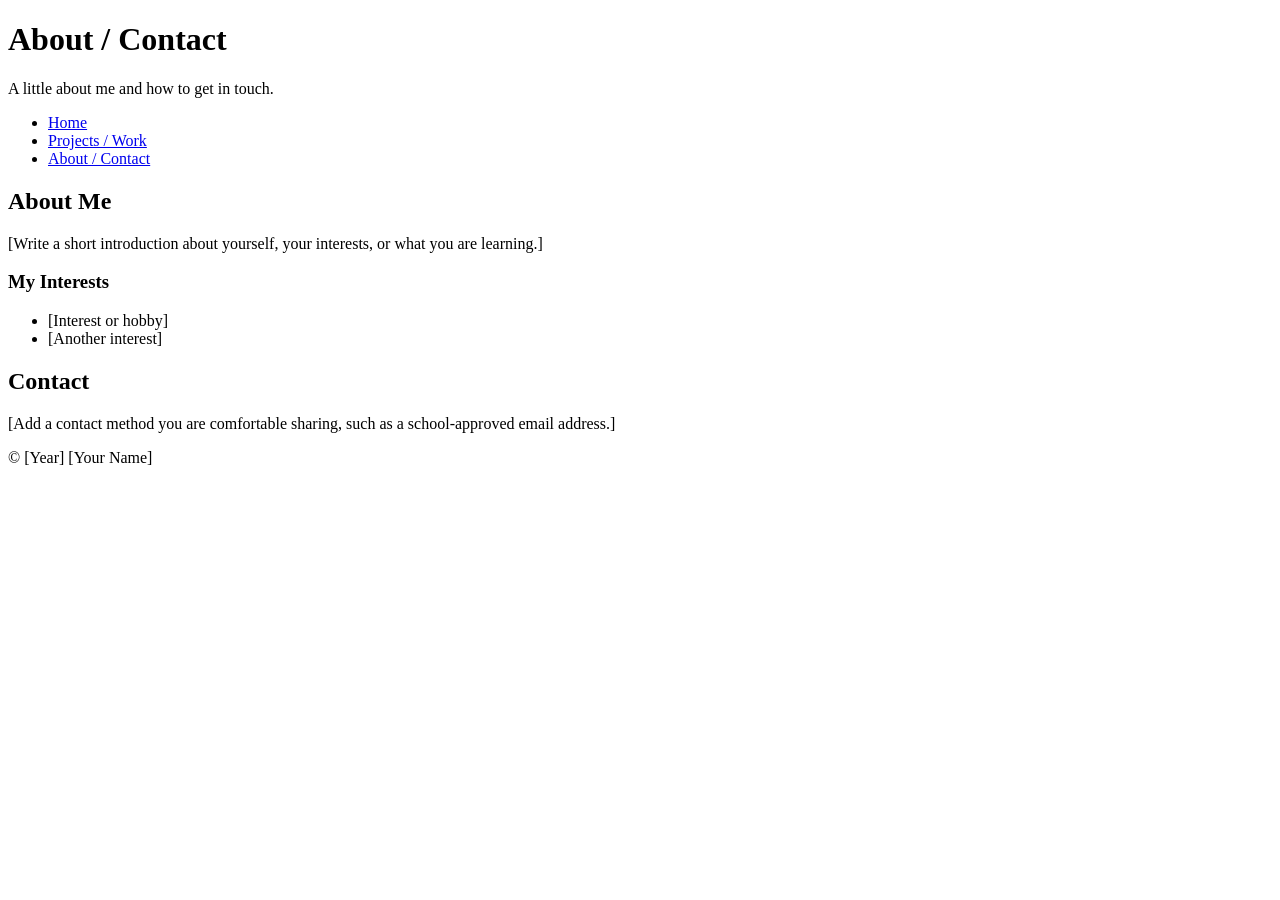
==== about.html @ 7b672d8d "Create about.html" ====
<!DOCTYPE html>
<html lang="en">
<head>
  <meta charset="UTF-8">
  <meta name="viewport" content="width=device-width, initial-scale=1.0">
  <title>About / Contact | My Portfolio</title>
</head>
<body>
  <header>
    <h1>About / Contact</h1>
    <p>A little about me and how to get in touch.</p>
    <nav aria-label="Main navigation">
      <ul>
        <li><a href="index.html">Home</a></li>
        <li><a href="projects.html">Projects / Work</a></li>
        <li><a href="about.html" aria-current="page">About / Contact</a></li>
      </ul>
    </nav>
  </header>
  <main>
    <section>
      <h2>About Me</h2>
      <p>[Write a short introduction about yourself, your interests, or what you are learning.]</p>
      <h3>My Interests</h3>
      <ul>
        <li>[Interest or hobby]</li>
        <li>[Another interest]</li>
      </ul>
    </section>
    <section>
      <h2>Contact</h2>
      <p>[Add a contact method you are comfortable sharing, such as a school-approved email address.]</p>
    </section>
  </main>
  <footer>
    <p>© [Year] [Your Name]</p>
  </footer>
</body>
</html>
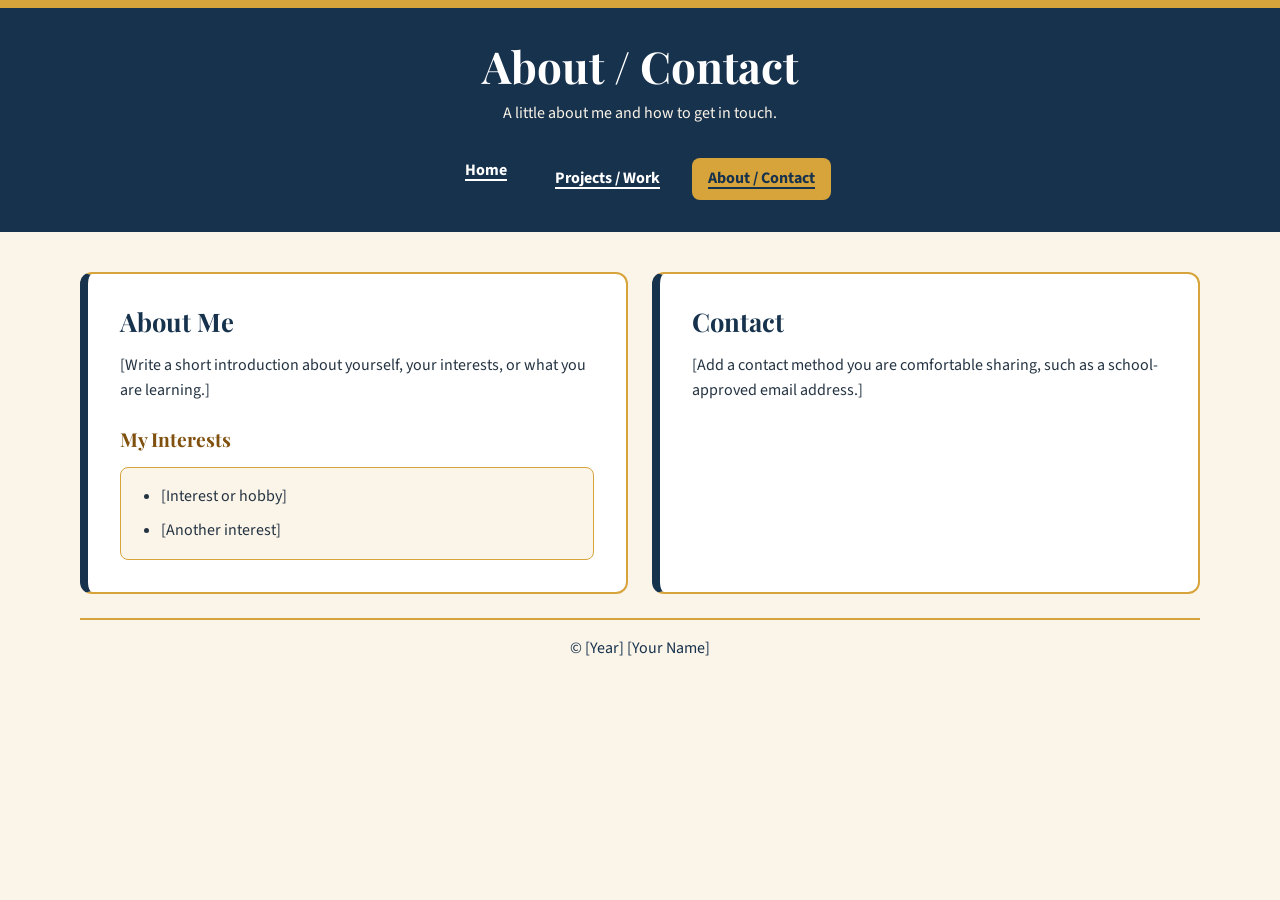
==== commit 2f33be8f: "Add responsive styling to about page" ====
--- a/about.html
+++ b/about.html
@@ -3,37 +3,26 @@
 <head>
   <meta charset="UTF-8">
   <meta name="viewport" content="width=device-width, initial-scale=1.0">
+  <meta name="description" content="About me and how to get in touch.">
   <title>About / Contact | My Portfolio</title>
+  <link rel="preconnect" href="https://fonts.googleapis.com"><link rel="preconnect" href="https://fonts.gstatic.com" crossorigin>
+  <link href="https://fonts.googleapis.com/css2?family=Playfair+Display:wght@600;700&family=Source+Sans+3:wght@400;600;700&display=swap" rel="stylesheet">
+  <link rel="stylesheet" href="styles.css">
 </head>
 <body>
-  <header>
-    <h1>About / Contact</h1>
-    <p>A little about me and how to get in touch.</p>
-    <nav aria-label="Main navigation">
-      <ul>
-        <li><a href="index.html">Home</a></li>
-        <li><a href="projects.html">Projects / Work</a></li>
-        <li><a href="about.html" aria-current="page">About / Contact</a></li>
-      </ul>
-    </nav>
-  </header>
-  <main>
-    <section>
-      <h2>About Me</h2>
+  <header id="page-header"><div class="site-header">
+    <h1>About / Contact</h1><p>A little about me and how to get in touch.</p>
+    <nav aria-label="Main navigation"><ul class="nav-list">
+      <li><a href="index.html">Home</a></li><li><a href="projects.html">Projects / Work</a></li><li><a href="about.html" aria-current="page">About / Contact</a></li>
+    </ul></nav>
+  </div></header>
+  <main class="page-content">
+    <section class="content-section"><h2>About Me</h2>
       <p>[Write a short introduction about yourself, your interests, or what you are learning.]</p>
-      <h3>My Interests</h3>
-      <ul>
-        <li>[Interest or hobby]</li>
-        <li>[Another interest]</li>
-      </ul>
+      <h3>My Interests</h3><ul class="interest-list"><li>[Interest or hobby]</li><li>[Another interest]</li></ul>
     </section>
-    <section>
-      <h2>Contact</h2>
-      <p>[Add a contact method you are comfortable sharing, such as a school-approved email address.]</p>
-    </section>
+    <section class="content-section"><h2>Contact</h2><p>[Add a contact method you are comfortable sharing, such as a school-approved email address.]</p></section>
   </main>
-  <footer>
-    <p>© [Year] [Your Name]</p>
-  </footer>
+  <footer class="site-footer"><p>© [Year] [Your Name]</p></footer>
 </body>
 </html>
--- a/styles.css
+++ b/styles.css
@@ -0,0 +1,55 @@
+/* Palette: navy, warm gold, cream, and white. Spacing uses 8px steps. */
+:root {
+  --navy: #17324d;
+  --gold: #d7a43b;
+  --cream: #fbf4e8;
+  --white: #ffffff;
+  --ink: #243342;
+  --space-1: 8px;
+  --space-2: 16px;
+  --space-3: 24px;
+  --space-4: 32px;
+  --space-5: 40px;
+  --space-6: 48px;
+}
+* { box-sizing: border-box; }
+html { min-width: 320px; }
+body { margin: 0; border-top: var(--space-1) solid var(--gold); background: var(--cream); color: var(--ink); font-family: "Source Sans 3", Arial, sans-serif; font-size: 1rem; line-height: 1.6; }
+#page-header { padding: var(--space-3) var(--space-2); background: var(--navy); color: var(--cream); text-align: center; }
+.site-header { max-width: 1120px; margin: 0 auto; }
+h1, h2, h3 { color: var(--navy); font-family: "Playfair Display", Georgia, serif; line-height: 1.2; }
+#page-header h1 { margin: 0 0 var(--space-1); color: var(--white); font-size: clamp(1.75rem, 6vw, 2.75rem); }
+#page-header p { margin: 0 0 var(--space-3); }
+nav ul { display: flex; flex-wrap: wrap; justify-content: center; gap: var(--space-1) var(--space-2); margin: 0; padding: 0; list-style: none; }
+nav a { display: inline-block; padding: var(--space-1) var(--space-2); border-radius: 8px; color: var(--white); font-weight: 700; text-decoration-thickness: 2px; text-underline-offset: 4px; }
+nav a:hover, nav a:focus-visible, nav a[aria-current="page"] { background: var(--gold); color: var(--navy); }
+.page-content { display: grid; grid-template-columns: minmax(0, 1fr); gap: var(--space-2); width: min(100% - var(--space-4), 1120px); margin: var(--space-3) auto; }
+.content-section { min-width: 0; padding: var(--space-3); border: 2px solid var(--gold); border-left: var(--space-1) solid var(--navy); border-radius: 12px; background: var(--white); }
+h2 { margin: 0 0 var(--space-2); font-size: 1.6rem; }
+h3 { margin: var(--space-3) 0 var(--space-1); color: #80500e; font-size: 1.2rem; }
+.content-section > :last-child { margin-bottom: 0; }
+.project-grid { display: grid; grid-template-columns: minmax(0, 1fr); gap: var(--space-2); }
+.project-card { padding: var(--space-2); border: 1px solid var(--gold); border-radius: 8px; background: var(--cream); }
+.project-card h3 { margin-top: 0; }
+.interest-list, .dish-list { margin: var(--space-2) 0 0; padding: var(--space-2) var(--space-2) var(--space-2) var(--space-5); border: 1px solid var(--gold); border-radius: 8px; background: var(--cream); }
+li + li { margin-top: var(--space-1); }
+figure { max-width: 680px; margin: var(--space-2) auto 0; padding: var(--space-2); border: 2px solid var(--navy); border-radius: 12px; background: var(--cream); }
+figure img { display: block; width: 100%; height: auto; border-radius: 8px; }
+figcaption { margin-top: var(--space-1); color: var(--navy); font-size: 0.95rem; }
+a { color: #754500; font-weight: 700; }
+a:focus-visible { outline: 3px solid var(--gold); outline-offset: 3px; }
+.site-footer { width: min(100% - var(--space-4), 1120px); margin: var(--space-3) auto 0; padding: var(--space-2); border-top: 2px solid var(--gold); color: var(--navy); text-align: center; }
+.site-footer p { margin: 0; }
+/* 320px uses the single-column base layout and keeps all content fluid. */
+@media (min-width: 768px) {
+  #page-header { padding: var(--space-4) var(--space-3); }
+  .page-content { grid-template-columns: repeat(2, minmax(0, 1fr)); gap: var(--space-3); margin-top: var(--space-4); }
+  .project-grid { grid-template-columns: repeat(2, minmax(0, 1fr)); }
+  .steak-layout .dish-section { grid-column: 1 / -1; }
+}
+@media (min-width: 1200px) {
+  .page-content { grid-template-columns: repeat(2, minmax(0, 1fr)); gap: var(--space-3); margin-top: var(--space-5); }
+  .steak-layout { grid-template-columns: repeat(3, minmax(0, 1fr)); }
+  .steak-layout .dish-section { grid-column: auto; }
+  .content-section { padding: var(--space-4); }
+}
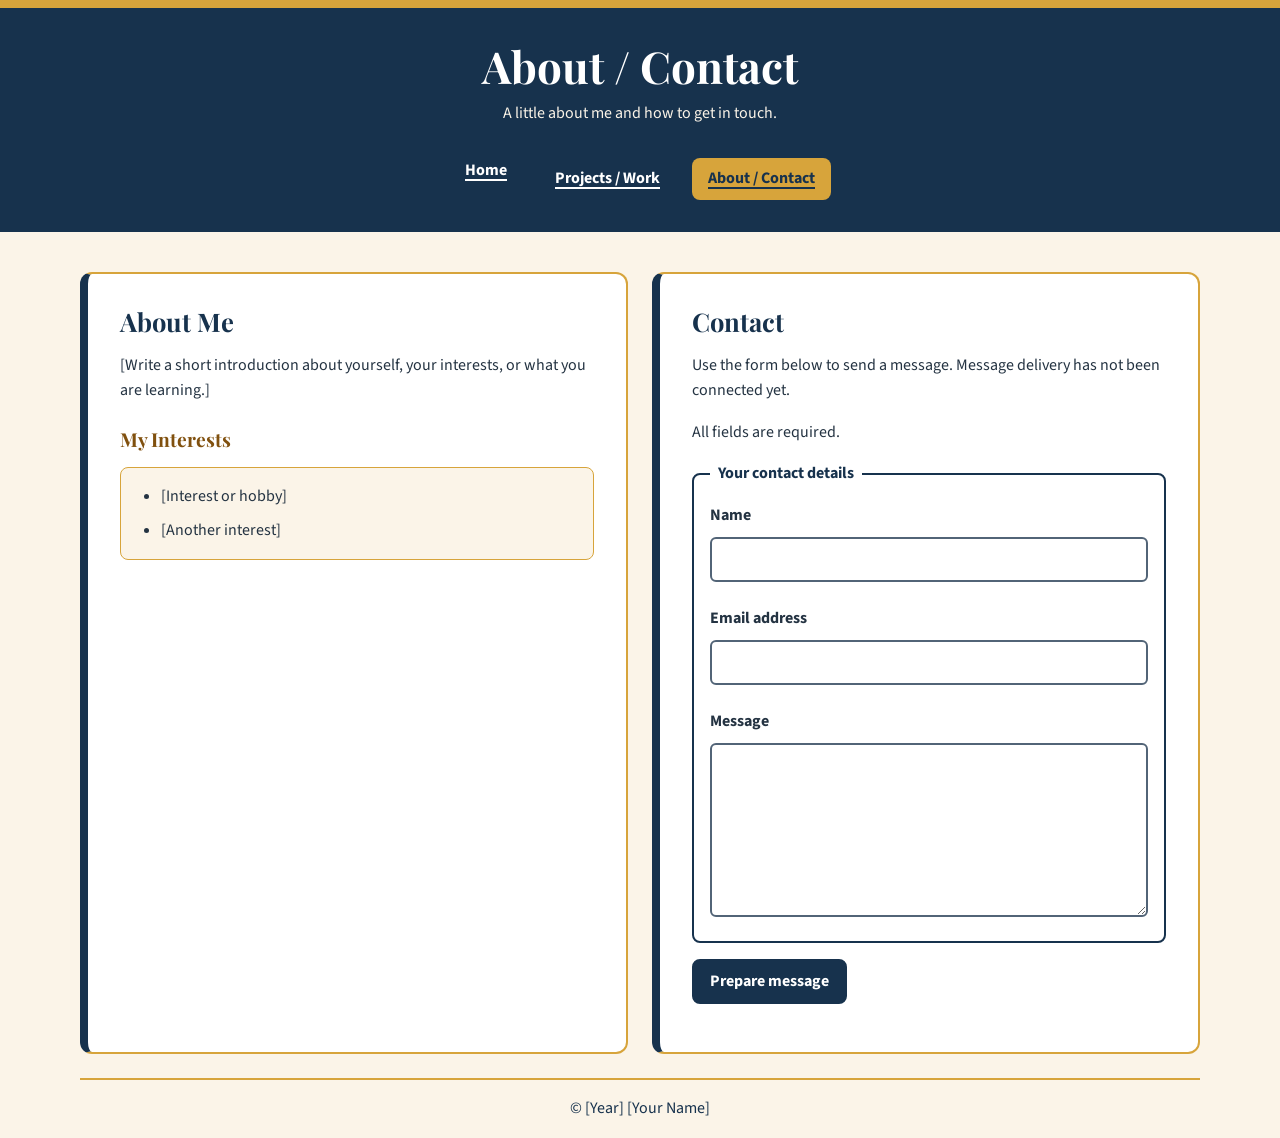
==== commit 2ded9460: "Improve accessibility and visual design Add skip links and high-contrast focus states across the por" ====
--- a/about.html
+++ b/about.html
@@ -10,19 +10,86 @@
   <link rel="stylesheet" href="styles.css">
 </head>
 <body>
+  <a class="skip-link" href="#main-content">Skip to main content</a>
   <header id="page-header"><div class="site-header">
     <h1>About / Contact</h1><p>A little about me and how to get in touch.</p>
     <nav aria-label="Main navigation"><ul class="nav-list">
       <li><a href="index.html">Home</a></li><li><a href="projects.html">Projects / Work</a></li><li><a href="about.html" aria-current="page">About / Contact</a></li>
     </ul></nav>
   </div></header>
-  <main class="page-content">
+  <main class="page-content" id="main-content">
     <section class="content-section"><h2>About Me</h2>
       <p>[Write a short introduction about yourself, your interests, or what you are learning.]</p>
       <h3>My Interests</h3><ul class="interest-list"><li>[Interest or hobby]</li><li>[Another interest]</li></ul>
     </section>
-    <section class="content-section"><h2>Contact</h2><p>[Add a contact method you are comfortable sharing, such as a school-approved email address.]</p></section>
+    <section class="content-section"><h2>Contact</h2>
+      <p>Use the form below to send a message. Message delivery has not been connected yet.</p>
+      <form class="contact-form" id="contact-form" novalidate>
+        <p id="form-instructions">All fields are required.</p>
+        <fieldset>
+          <legend>Your contact details</legend>
+          <div class="form-field">
+            <label for="contact-name">Name</label>
+            <input id="contact-name" name="name" type="text" autocomplete="name" required aria-describedby="contact-name-error">
+            <p class="field-error" id="contact-name-error" aria-live="polite"></p>
+          </div>
+          <div class="form-field">
+            <label for="contact-email">Email address</label>
+            <input id="contact-email" name="email" type="email" autocomplete="email" required aria-describedby="contact-email-error">
+            <p class="field-error" id="contact-email-error" aria-live="polite"></p>
+          </div>
+          <div class="form-field">
+            <label for="contact-message">Message</label>
+            <textarea id="contact-message" name="message" rows="6" required aria-describedby="contact-message-error"></textarea>
+            <p class="field-error" id="contact-message-error" aria-live="polite"></p>
+          </div>
+        </fieldset>
+        <button class="submit-button" type="submit">Prepare message</button>
+        <p class="form-status" id="form-status" role="status" aria-live="polite" aria-atomic="true"></p>
+      </form>
+    </section>
   </main>
   <footer class="site-footer"><p>© [Year] [Your Name]</p></footer>
+  <script>
+    const contactForm = document.querySelector("#contact-form");
+    const contactFields = [...contactForm.querySelectorAll("input, textarea")];
+    const formStatus = document.querySelector("#form-status");
+
+    function validateField(field) {
+      let message = "";
+      if (field.validity.valueMissing) {
+        message = "Enter your " + (field.name === "name" ? "name" : field.name === "email" ? "email address" : "message") + ".";
+      } else if (field.type === "email" && field.validity.typeMismatch) {
+        message = "Enter an email address in the format name@example.com.";
+      }
+
+      const error = document.querySelector("#" + field.id + "-error");
+      error.textContent = message;
+      if (message) {
+        field.setAttribute("aria-invalid", "true");
+      } else {
+        field.removeAttribute("aria-invalid");
+      }
+      return !message;
+    }
+
+    contactFields.forEach((field) => {
+      field.addEventListener("input", () => {
+        validateField(field);
+        formStatus.textContent = "";
+      });
+    });
+
+    contactForm.addEventListener("submit", (event) => {
+      event.preventDefault();
+      const invalidFields = contactFields.filter((field) => !validateField(field));
+      if (invalidFields.length) {
+        formStatus.textContent = "Please correct the highlighted fields.";
+        invalidFields[0].focus();
+        return;
+      }
+      formStatus.textContent = "The form is complete, but message delivery is not connected, so nothing was sent.";
+    });
+  </script>
 </body>
-</html>
+</html>
--- a/styles.css
+++ b/styles.css
@@ -1,22 +1,15 @@
 /* Palette: navy, warm gold, cream, and white. Spacing uses 8px steps. */
 :root {
-  --navy: #17324d;
-  --gold: #d7a43b;
-  --cream: #fbf4e8;
-  --white: #ffffff;
-  --ink: #243342;
-  --space-1: 8px;
-  --space-2: 16px;
-  --space-3: 24px;
-  --space-4: 32px;
-  --space-5: 40px;
-  --space-6: 48px;
+  --navy: #17324d; --gold: #d7a43b; --cream: #fbf4e8; --white: #ffffff; --ink: #243342;
+  --space-1: 8px; --space-2: 16px; --space-3: 24px; --space-4: 32px; --space-5: 40px; --space-6: 48px;
 }
 * { box-sizing: border-box; }
-html { min-width: 320px; }
+html { overflow-x: clip; }
 body { margin: 0; border-top: var(--space-1) solid var(--gold); background: var(--cream); color: var(--ink); font-family: "Source Sans 3", Arial, sans-serif; font-size: 1rem; line-height: 1.6; }
 #page-header { padding: var(--space-3) var(--space-2); background: var(--navy); color: var(--cream); text-align: center; }
 .site-header { max-width: 1120px; margin: 0 auto; }
+.skip-link { position: fixed; z-index: 10; top: var(--space-2); left: var(--space-2); transform: translateY(-200%); padding: var(--space-1) var(--space-2); border: 3px solid var(--navy); border-radius: 8px; background: var(--white); color: var(--navy); font-weight: 700; }
+.skip-link:focus { transform: translateY(0); outline: 3px solid var(--navy); outline-offset: 2px; }
 h1, h2, h3 { color: var(--navy); font-family: "Playfair Display", Georgia, serif; line-height: 1.2; }
 #page-header h1 { margin: 0 0 var(--space-1); color: var(--white); font-size: clamp(1.75rem, 6vw, 2.75rem); }
 #page-header p { margin: 0 0 var(--space-3); }
@@ -37,7 +30,22 @@
 figure img { display: block; width: 100%; height: auto; border-radius: 8px; }
 figcaption { margin-top: var(--space-1); color: var(--navy); font-size: 0.95rem; }
 a { color: #754500; font-weight: 700; }
-a:focus-visible { outline: 3px solid var(--gold); outline-offset: 3px; }
+a:focus-visible, button:focus-visible, input:focus-visible, textarea:focus-visible { outline: 3px solid var(--navy); outline-offset: 3px; }
+nav a:focus-visible { outline-color: var(--white); }
+.contact-form { display: grid; gap: var(--space-2); margin-top: var(--space-2); }
+.contact-form p { margin: 0; }
+.contact-form fieldset { display: grid; gap: var(--space-2); min-width: 0; margin: 0; padding: var(--space-2); border: 2px solid var(--navy); border-radius: 8px; }
+.contact-form legend { padding: 0 var(--space-1); color: var(--navy); font-weight: 700; }
+.form-field { display: grid; gap: var(--space-1); }
+.form-field label { color: var(--ink); font-weight: 700; }
+.form-field input, .form-field textarea { width: 100%; padding: var(--space-1); border: 2px solid #526477; border-radius: 6px; background: var(--white); color: var(--ink); font: inherit; }
+.form-field textarea { resize: vertical; }
+.form-field [aria-invalid="true"] { border-color: #9b1c1c; }
+.field-error { min-height: 0; color: #9b1c1c; font-weight: 700; }
+.field-error:not(:empty) { min-height: 1.6em; }
+.submit-button { justify-self: start; padding: var(--space-1) var(--space-2); border: 2px solid var(--navy); border-radius: 8px; background: var(--navy); color: var(--white); font: inherit; font-weight: 700; cursor: pointer; }
+.submit-button:hover { background: var(--gold); color: var(--navy); }
+.form-status { color: var(--navy); font-weight: 700; }
 .site-footer { width: min(100% - var(--space-4), 1120px); margin: var(--space-3) auto 0; padding: var(--space-2); border-top: 2px solid var(--gold); color: var(--navy); text-align: center; }
 .site-footer p { margin: 0; }
 /* 320px uses the single-column base layout and keeps all content fluid. */
@@ -52,4 +60,4 @@
   .steak-layout { grid-template-columns: repeat(3, minmax(0, 1fr)); }
   .steak-layout .dish-section { grid-column: auto; }
   .content-section { padding: var(--space-4); }
-}
+}
